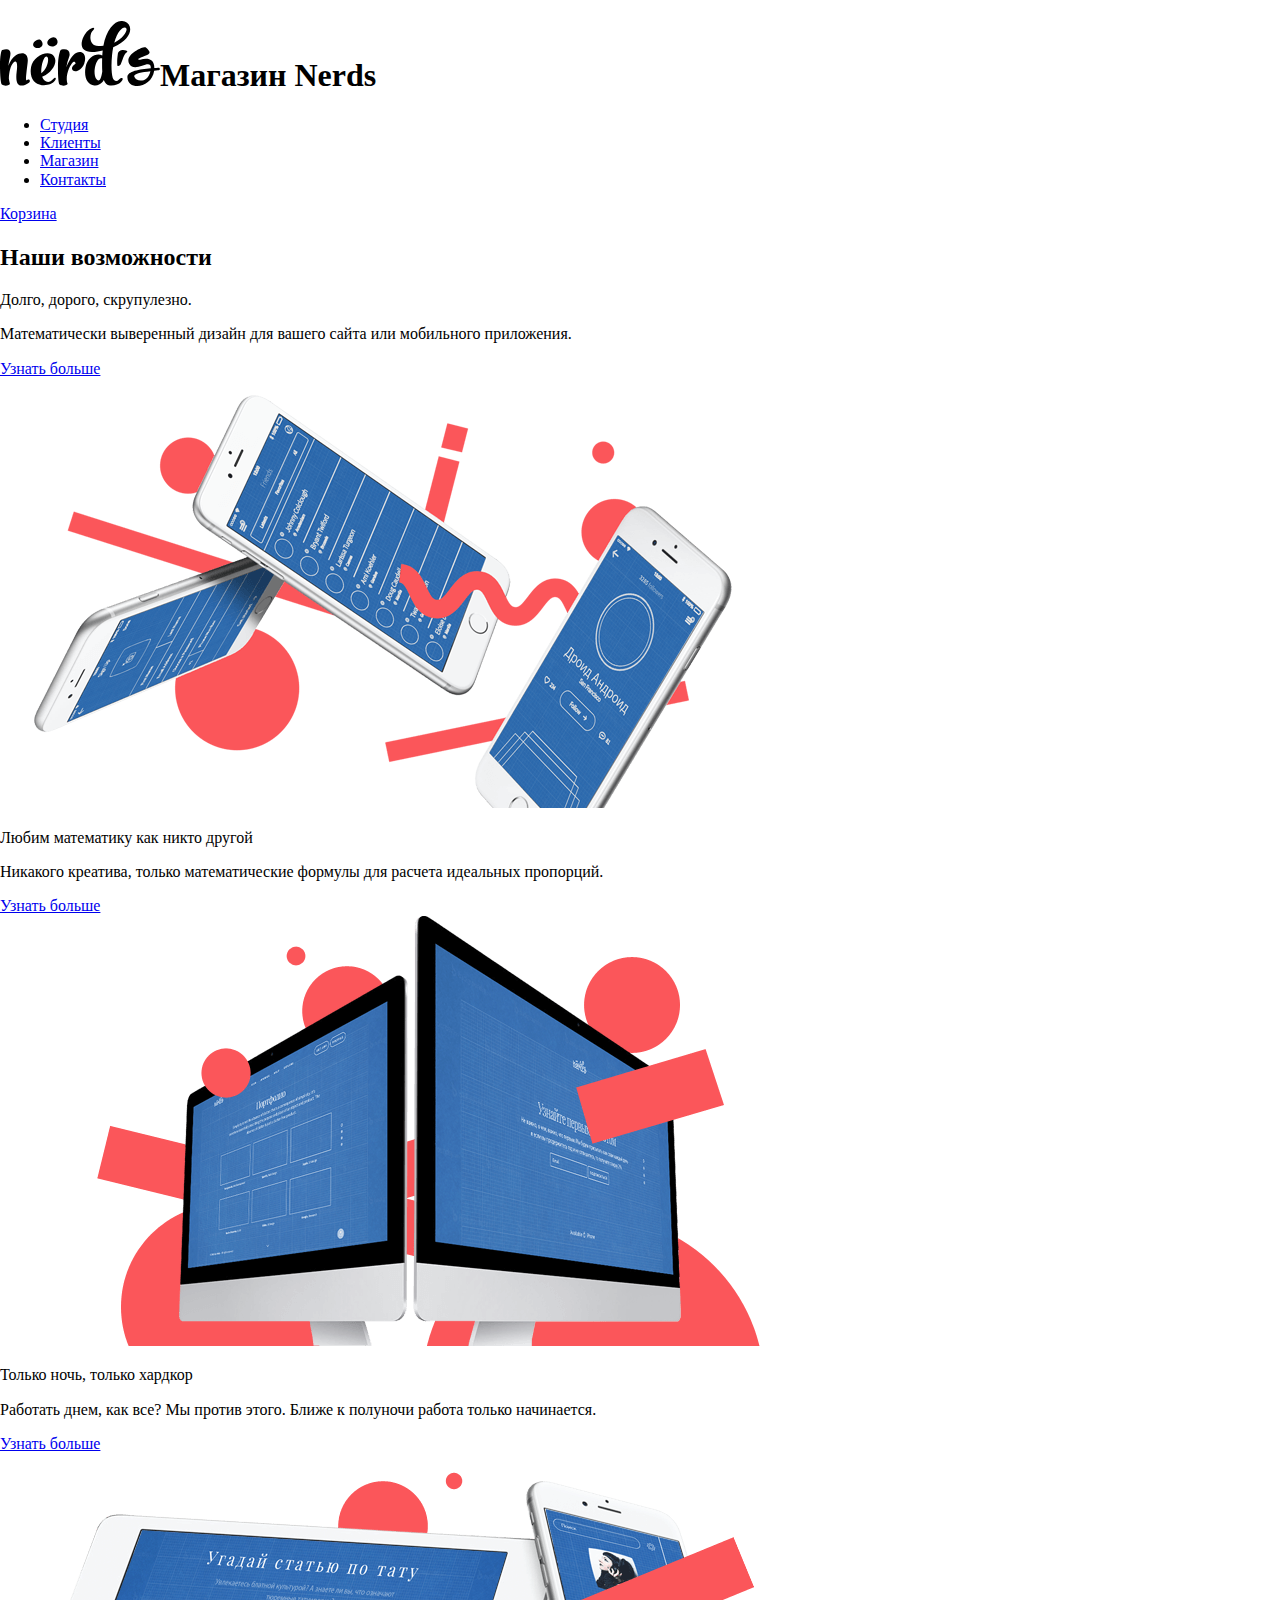
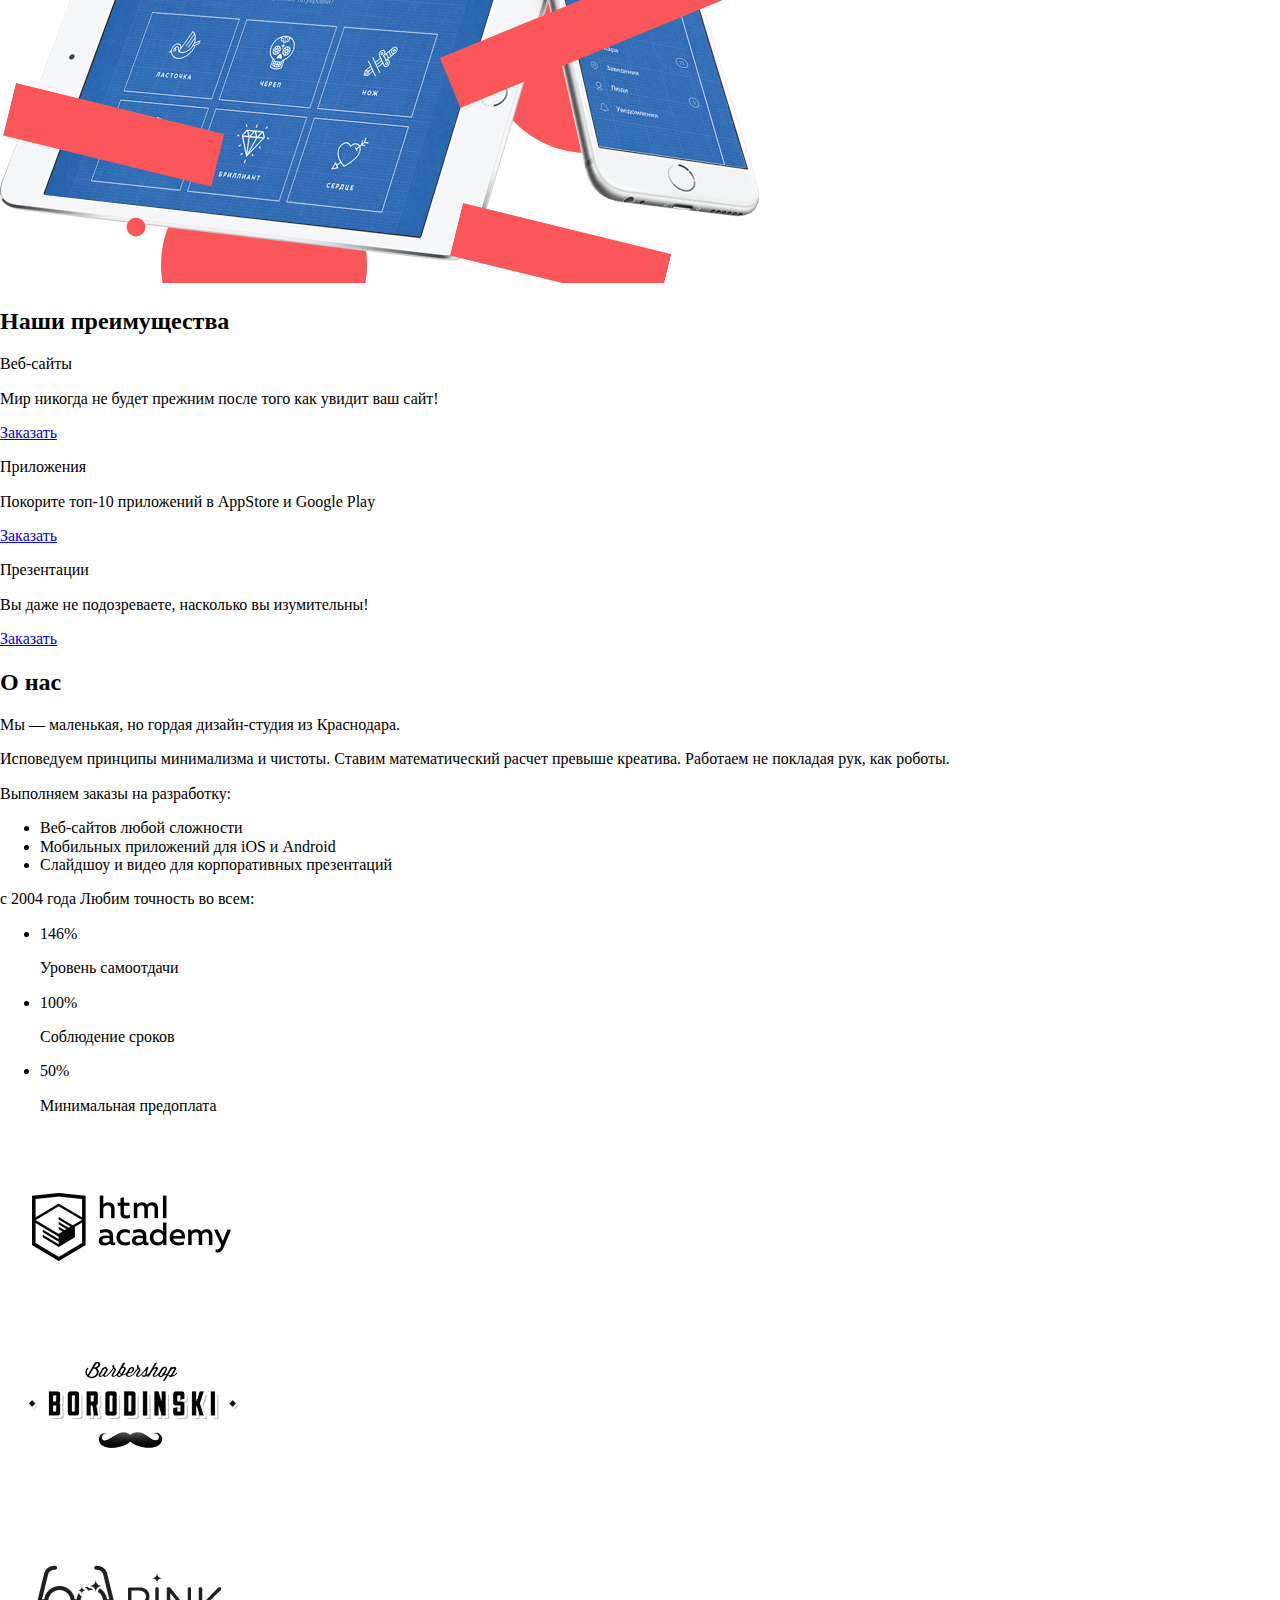
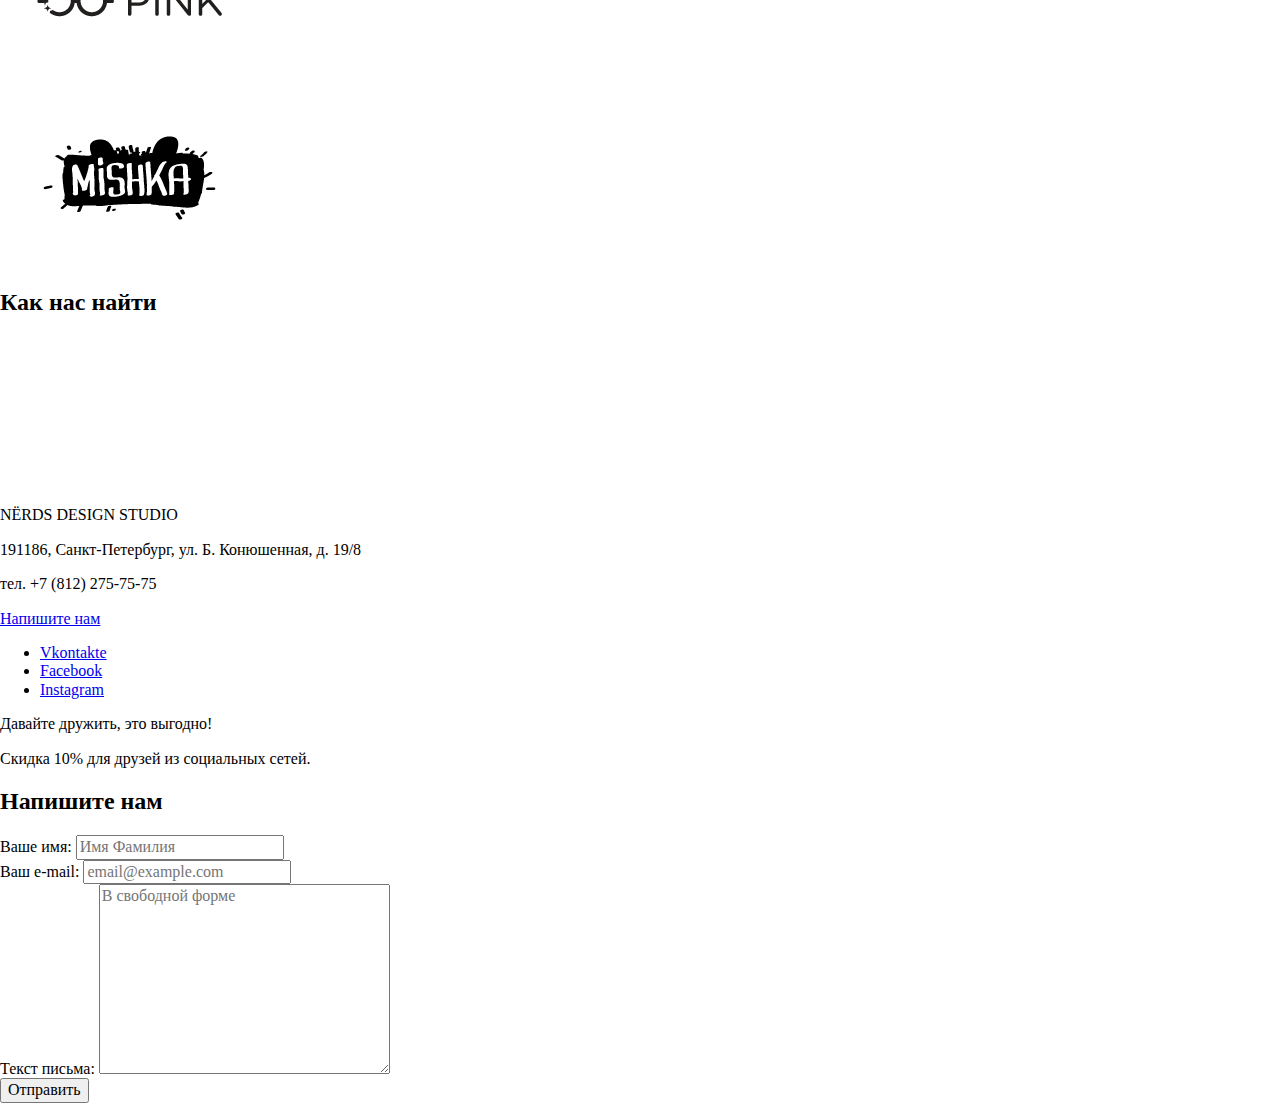
==== index.html @ 19f75796 "Сделал разметку" ====
<!DOCTYPE html>
<html lang="en">
<head>
  <meta charset="UTF-8">
  <title>Nerds</title>
  <link rel="stylesheet" href="css/normalize.css">
  <link rel="stylesheet" href="css/style.css">
</head>
<body>
  <header class="main-header">
    <h1 class="main-logo">
      <a class="main-logo-link"><img src="img/icons/nerds-logo.svg" alt="nerds"><span class="visually-hidden">Магазин Nerds</span></a>
    </h1>
    <nav class="main-navigation">
      <ul>
        <li><a href="#">Студия</a></li>
        <li><a href="#">Клиенты</a></li>
        <li><a href="catalog.html">Магазин</a></li>
        <li><a href="#">Контакты</a></li>
      </ul>
    </nav>
    <div class="cart">
      <a href="#" class="cart-link">Корзина</a>
    </div>
  </header>
  <main class="main">
    <section class="slider">
      <h2 class="visually-hidden">Наши возможности</h2>
      <div class="slide">
        <div class="slide-block">
          <p>Долго, дорого,  скрупулезно.</p>
          <p>Математически выверенный дизайн для вашего сайта или мобильного приложения.</p>
          <a href="#" class="button">Узнать больше</a>
        </div>
        <div class="slide-img">
          <img src="img/nerds-index-slide1.png" alt="Три телефона белых" width="760" height="430">
        </div>
      </div>
      <div class="slide">
        <div class="slide-block">
          <p>Любим математику как никто другой</p>
          <p>Никакого креатива, только математические формулы для расчета идеальных пропорций.</p>
          <a href="#" class="button">Узнать больше</a>
        </div>
        <div class="slide-img">
          <img src="img/nerds-index-slide2.png" alt="Два монитора" width="760" height="430">
        </div>
      </div>
      <div class="slide">
        <div class="slide-block">
          <p>Только ночь, только хардкор</p>
          <p>Работать днем, как все? Мы против этого. Ближе к полуночи работа только начинается.</p>
          <a href="#" class="button">Узнать больше</a>
        </div>
        <div class="slide-img">
          <img src="img/nerds-index-slide3.png" alt="Телефон с планшетом" width="760" height="430">
        </div>
      </div>
    </section>
    <section class="advantages">
      <h2 class="visually-hidden">Наши преимущества</h2>
      <div class="adv-block">
        <p>Веб-сайты</p>
        <p>Мир никогда не будет прежним после того как увидит ваш сайт!</p>
        <a href="#" class="button">Заказать</a>
      </div>
      <div class="adv-block">
        <p>Приложения</p>
        <p>Покорите топ-10 приложений в AppStore и Google Play</p>
        <a href="#" class="button">Заказать</a>
      </div>
      <div class="adv-block">
        <p>Презентации</p>
        <p>Вы даже не подозреваете,  насколько вы изумительны!</p>
        <a href="#" class="button">Заказать</a>
      </div>
    </section>
    <section class="studio">
      <h2 class="visually-hidden">О нас</h2>
      <div class="studio-block">
        <p>Мы — маленькая, но гордая дизайн-студия из Краснодара.</p>
        <p>Исповедуем принципы минимализма и чистоты. Ставим математический расчет превыше креатива. Работаем не покладая рук, как роботы.</p>
        <div class="studio-sub-block">
          <p>Выполняем заказы на разработку:</p>
          <ul class="studio-list">
            <li>Веб-сайтов любой сложности</li>
            <li>Мобильных приложений для iOS и Android</li>
            <li>Слайдшоу и видео для корпоративных презентаций</li>
          </ul>
        </div>
      </div>
      <div class="studio-block">
        <p>с 2004 года Любим точность во всем:</p>
        <ul class="studio-list">
          <li>
            <p>146%</p>
            <p>Уровень самоотдачи</p>
          </li>
          <li>
            <p>100%</p>
            <p>Соблюдение  сроков</p>
          </li>
          <li>
            <p>50%</p>
            <p>Минимальная предоплата</p>
          </li>
        </ul>
      </div>
      <div class="studio-block">
        <div class="friend-logo">
          <img src="img/logo-1.png" alt="Html Academy" width="260" height="180">
        </div>
        <div class="friend-logo">
          <img src="img/logo-2.png" alt="Barbershop BORODINSKI" width="260" height="180">
        </div>
        <div class="friend-logo">
          <img src="img/logo-3.png" alt="PINK" width="260" height="180">
        </div>
        <div class="friend-logo">
          <img src="img/logo-4.png" alt="Mishka" width="260" height="180">
        </div>
      </div>
    </section>
    <section class="contacts">
      <h2 class="visually-hidden">Как нас найти</h2>
      <div class="map">
        <iframe src="https://www.google.com/maps/embed?pb=!1m18!1m12!1m3!1d999.3084626864289!2d30.322612878184927!3d59.93849848960797!2m3!1f0!2f0!3f0!3m2!1i1024!2i768!4f13.1!3m3!1m2!1s0x4696310fca145cc1%3A0x42b32648d8238007!2z0JHQvtC70YzRiNCw0Y8g0JrQvtC90Y7RiNC10L3QvdCw0Y8g0YPQuy4sIDE5LzgsINCh0LDQvdC60YIt0J_QtdGC0LXRgNCx0YPRgNCzLCAxOTExODY!5e0!3m2!1sru!2sru!4v1552048610243" style="border:0" allowfullscreen></iframe>
      </div>
      <div class="write-us">
        <p>NЁRDS DESIGN STUDIO</p>
        <p>191186, Санкт-Петербург, ул. Б. Конюшенная, д. 19/8</p>
        <p>тел. +7 (812) 275-75-75</p>
        <a href="#" class="button">Напишите нам</a>
      </div>
    </section>
  </main>
  <footer class="footer">
    <ul class="footer-social footer-block">
      <li>
        <a href="#"><span class="visually-hidden">Vkontakte</span></a>
      </li>
      <li>
        <a href="#"><span class="visually-hidden">Facebook</span></a>
      </li>
      <li>
        <a href="#"><span class="visually-hidden">Instagram</span></a>
      </li>
    </ul>
    <div class="footer-block">
      <p>Давайте дружить, это выгодно!</p>
      <p>Скидка 10% для друзей из социальных сетей.</p>
    </div>
  </footer>
  <section class="modal display-none">
    <h2 class="modal-head">Напишите нам</h2>
    <form action="https://echo.htmlacademy.ru" method="post" class="modal-form">
      <div class="modal-block">
        <label for="user-name" class="madal-label">Ваше имя:</label>
        <input type="text" id="user-name" name="user-name" placeholder="Имя Фамилия" class="modal-input">
      </div>
      <div class="modal-block">
        <label for="user-email" class="modal-label">Ваш e-mail:</label>
        <input type="email" id="user-email" name="user-email" placeholder="email@example.com" class="modal-input">
      </div>
      <div class="modal-block">
        <label for="user-message" class="modal-label">Текст письма:</label>
        <textarea name="user-message" id="user-message" cols="30" rows="10" placeholder="В свободной форме"></textarea>
      </div>
      <button type="submit" class="button modal-block" id="modal-button">Отправить</button>
    </form>
  </section>
</body>
</html>
---- css/style.css ----
@import url('https://fonts.googleapis.com/css?family=Roboto:400,500,700&subset=cyrillic');
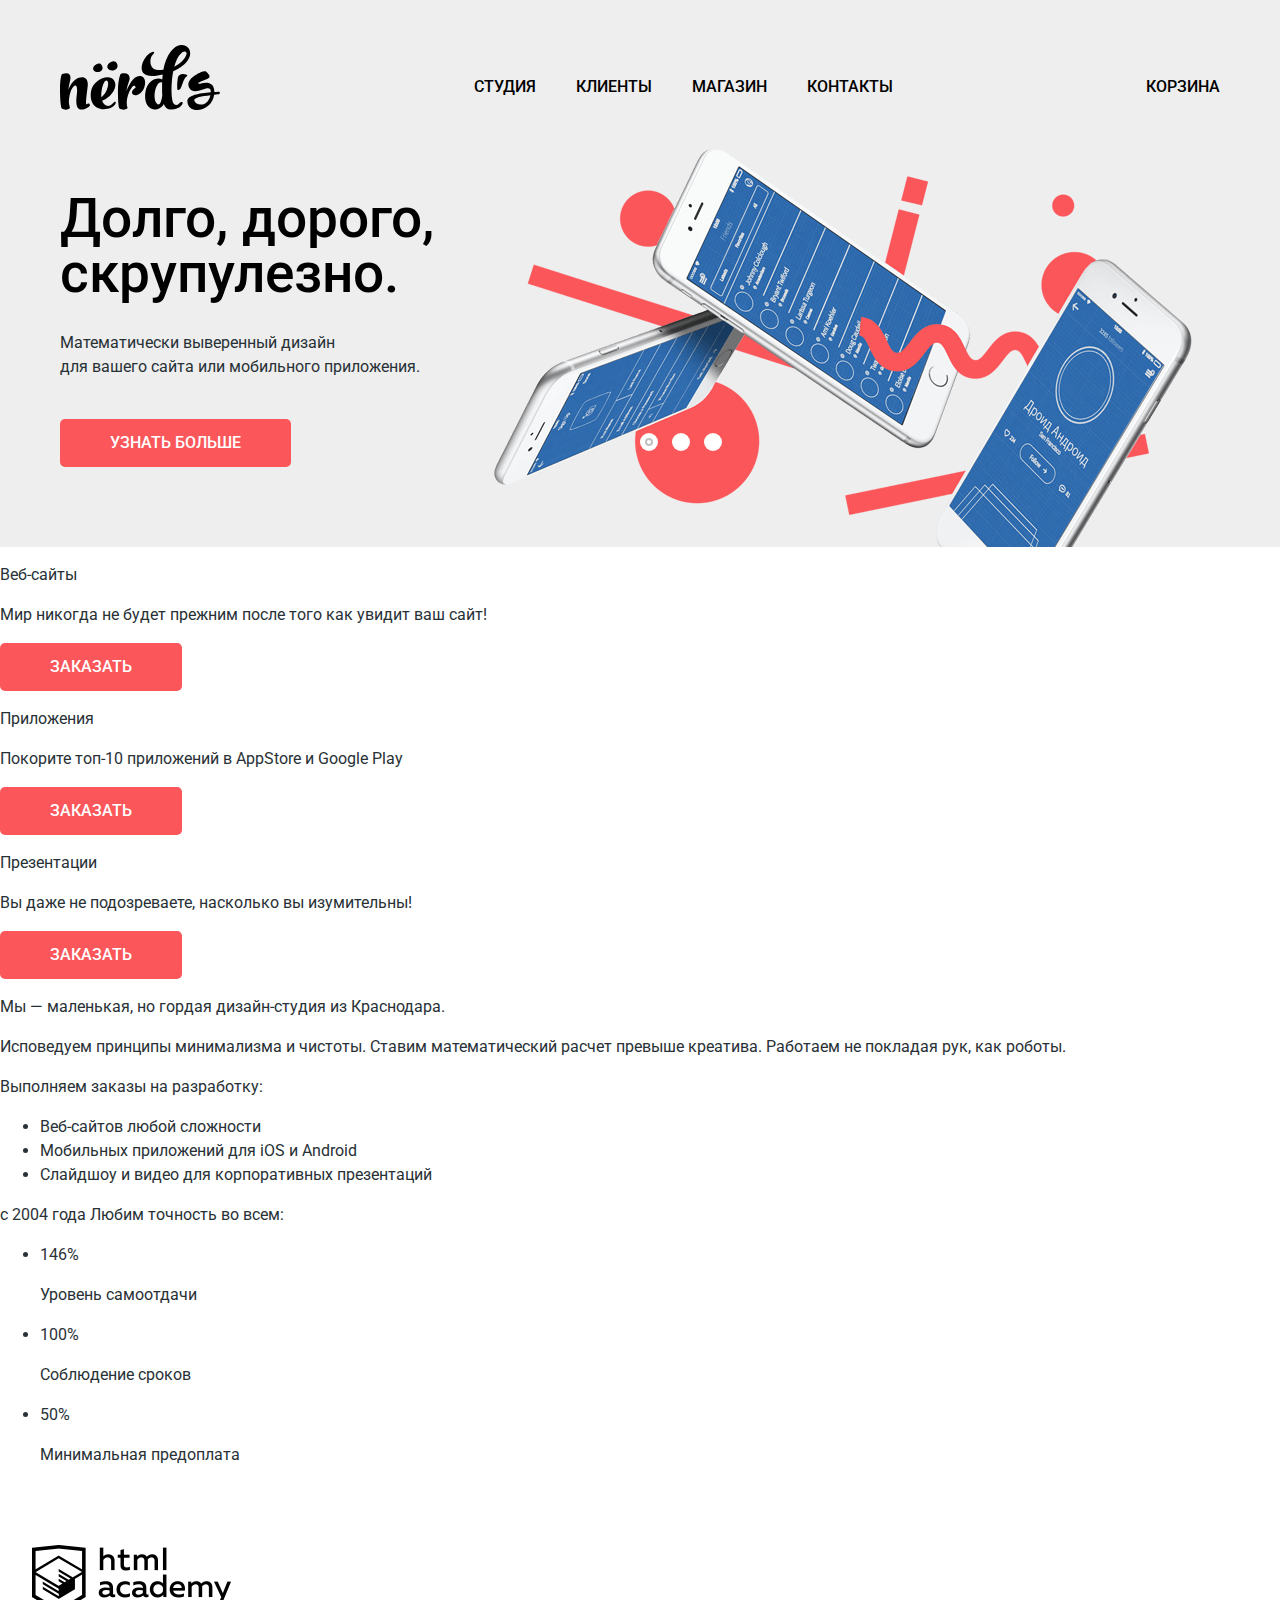
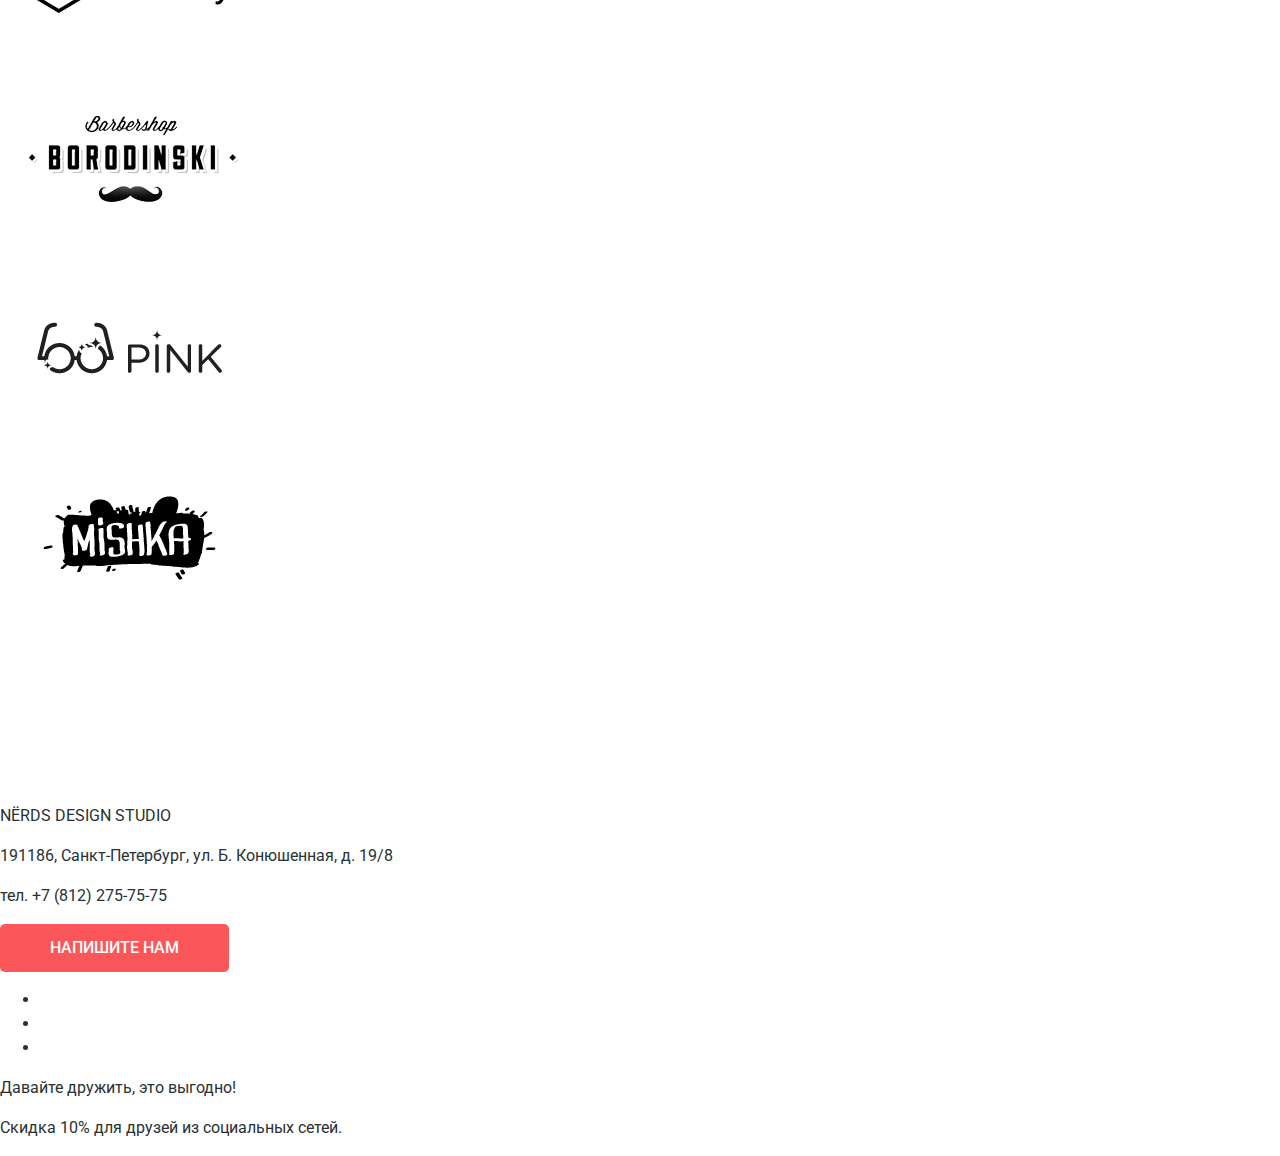
==== commit b6951f51: "Оформил шапку и слайдер" ====
--- a/index.html
+++ b/index.html
@@ -8,55 +8,55 @@
 </head>
 <body>
   <header class="main-header">
-    <h1 class="main-logo">
-      <a class="main-logo-link"><img src="img/icons/nerds-logo.svg" alt="nerds"><span class="visually-hidden">Магазин Nerds</span></a>
-    </h1>
-    <nav class="main-navigation">
-      <ul>
-        <li><a href="#">Студия</a></li>
-        <li><a href="#">Клиенты</a></li>
-        <li><a href="catalog.html">Магазин</a></li>
-        <li><a href="#">Контакты</a></li>
-      </ul>
-    </nav>
-    <div class="cart">
-      <a href="#" class="cart-link">Корзина</a>
+    <div class="wrapper main-header-wrapper">
+      <h1 class="main-logo">
+        <a class="main-logo-link"><img src="img/icons/nerds-logo.svg" alt="nerds"><span class="visually-hidden">Магазин Nerds</span></a>
+      </h1>
+      <nav class="main-navigation">
+        <ul class="main-navigation-list">
+          <li><a href="#">Студия</a></li>
+          <li><a href="#">Клиенты</a></li>
+          <li><a href="catalog.html">Магазин</a></li>
+          <li><a href="#">Контакты</a></li>
+        </ul>
+      </nav>
+      <div class="cart">
+        <a href="#" class="cart-link">Корзина</a>
+      </div>
     </div>
   </header>
   <main class="main">
-    <section class="slider">
-      <h2 class="visually-hidden">Наши возможности</h2>
-      <div class="slide">
-        <div class="slide-block">
-          <p>Долго, дорого,  скрупулезно.</p>
-          <p>Математически выверенный дизайн для вашего сайта или мобильного приложения.</p>
-          <a href="#" class="button">Узнать больше</a>
-        </div>
-        <div class="slide-img">
-          <img src="img/nerds-index-slide1.png" alt="Три телефона белых" width="760" height="430">
-        </div>
-      </div>
-      <div class="slide">
-        <div class="slide-block">
-          <p>Любим математику как никто другой</p>
-          <p>Никакого креатива, только математические формулы для расчета идеальных пропорций.</p>
-          <a href="#" class="button">Узнать больше</a>
-        </div>
-        <div class="slide-img">
-          <img src="img/nerds-index-slide2.png" alt="Два монитора" width="760" height="430">
-        </div>
-      </div>
-      <div class="slide">
-        <div class="slide-block">
-          <p>Только ночь, только хардкор</p>
-          <p>Работать днем, как все? Мы против этого. Ближе к полуночи работа только начинается.</p>
-          <a href="#" class="button">Узнать больше</a>
-        </div>
-        <div class="slide-img">
-          <img src="img/nerds-index-slide3.png" alt="Телефон с планшетом" width="760" height="430">
-        </div>
-      </div>
-    </section>
+    <div class="slider-wrapper">
+      <section class="slider wrapper">
+        <h2 class="visually-hidden">Наши возможности</h2>
+        <div class="slide">
+          <p class="slide-head">Долго, дорого,  скрупулезно.</p>
+          <p class="slide-description">Математически выверенный дизайн<br> для вашего сайта или мобильного приложения.</p>
+          <div class="slide-button">
+            <a href="#" class="button">Узнать больше</a>
+          </div>
+        </div>
+        <div class="slide display-none">
+          <p class="slide-head">Любим математику как никто другой</p>
+          <p class="slide-description">Никакого креатива, только математические формулы для расчета идеальных пропорций.</p>
+          <div class="slide-button">
+            <a href="#" class="button">Узнать больше</a>
+          </div>
+        </div>
+        <div class="slide display-none">
+          <p class="slide-head">Только ночь,<br> только хардкор</p>
+          <p class="slide-description">Работать днем, как все? Мы против этого. Ближе к полуночи работа только начинается.</p>
+          <div class="slide-button">
+            <a href="#" class="button">Узнать больше</a>
+          </div>
+        </div>
+        <div class="slider-nav">
+          <button type="button" class="slider-button currnet-slider-button"><span class="visually-hidden">1 слайд</span></button>
+          <button type="button" class="slider-button"><span class="visually-hidden">1 слайд</span></button>
+          <button type="button" class="slider-button"><span class="visually-hidden">1 слайд</span></button>
+        </div>
+      </section>
+    </div>
     <section class="advantages">
       <h2 class="visually-hidden">Наши преимущества</h2>
       <div class="adv-block">
--- a/css/style.css
+++ b/css/style.css
@@ -1,2 +1,262 @@
 @import url('https://fonts.googleapis.com/css?family=Roboto:400,500,700&subset=cyrillic');
 
+body {
+  margin: 0;
+  padding: 0;
+  font-family: 'Roboto', sans-serif;
+  font-size: 16px;
+  line-height: 24px;
+  color: #283136;
+  position: relative;
+}
+
+.visually-hidden:not(:focus):not(:active),
+input[type="checkbox"].visually-hidden,
+input[type="radio"].visually-hidden {
+  position: absolute;
+  clip: rect(0 0 0 0);
+  -webkit-clip-path: inset(100%);
+  clip-path: inset(100%);
+  overflow: hidden;
+  width: 1px;
+  height: 1px;
+  margin: -1px;
+  padding: 0;
+  border: 0;
+  white-space: nowrap;
+}
+
+.wrapper {
+  width: 1200px;
+  box-sizing: border-box;
+  margin: 0 auto;
+  padding: 0 20px;
+}
+
+.button {
+  display: inline-block;
+  text-decoration: none;
+  text-transform: uppercase;
+  border: none;
+  background-color: #fb565a;
+  color: #fff;
+  border-radius: 5px;
+  box-sizing: border-box;
+  padding: 15px 50px;
+  font-weight: 500;
+  line-height: 18px;
+  transition: all 0.2s;
+}
+
+.button:hover,
+.button:focus {
+  background-color: #e74246;
+}
+
+.button:active {
+  background-color: #d7373b;
+  color: rgba(255, 255, 255, 0.3);
+  box-shadow: inset 0 3px 0 0 rgba(0, 0, 0, 0.1);
+}
+
+.main-header {
+  background-color: #eee;
+}
+
+.main-header-wrapper {
+  display: flex;
+  flex-direction: row;
+  flex-wrap: nowrap;
+  justify-content: space-between;
+  padding-top: 45px;
+  padding-bottom: 20px;
+}
+
+.main-logo {
+  margin: 0;
+  padding: 0;
+}
+
+.main-logo-link {
+  transition: all 0.2s;
+}
+
+.main-logo-link[href]:hover,
+.main-logo-link[href]:focus {
+  opacity: 0.8;
+}
+
+.main-logo-link[href]:active {
+  opacity: 0.3;
+}
+
+.main-navigation-list {
+  margin: 0;
+  padding: 0;
+  list-style: none;
+  display: flex;
+  flex-direction: row;
+  flex-wrap: nowrap;
+}
+
+.main-navigation-list li {
+  margin-right: 40px;
+  padding-bottom: 8px;
+}
+
+.main-navigation-list li:last-child {
+  margin-right: 0;
+}
+
+.main-navigation-list a,
+.cart-link {
+  text-decoration: none;
+  text-transform: uppercase;
+  font-weight: 500;
+  color: #000;
+  transition: all 0.2s;
+}
+
+.main-navigation-list li:hover a,
+.main-navigation-list li:focus a,
+.cart-link:hover,
+.cart-link:focus {
+  color: #fb565a;
+}
+
+.main-navigation-list li:active a,
+.cart-link:active {
+  opacity: 0.3;
+  color: #000;
+}
+
+.current-page {
+  border-bottom: 2px solid #fb565a;
+}
+
+.main-navigation,
+.cart {
+  margin-top: 30px;
+}
+
+.slide:nth-of-type(1) {
+  background-image: url(../img/nerds-index-slide1.png);
+}
+
+.slide:nth-of-type(2) {
+  background-image: url(../img/nerds-index-slide2.png);
+}
+
+.slide:nth-of-type(3) {
+  background-image: url(../img/nerds-index-slide3.png);
+}
+
+.slide {
+  display: flex;
+  flex-direction: column;
+  background-repeat: no-repeat;
+  background-position: right top;
+}
+
+.slide-head,
+.slide-description {
+  margin: 0;
+  padding: 0;
+}
+
+.slide-head {
+  font-weight: 500;
+  font-size: 55px;
+  line-height: 55px;
+  margin-bottom: 30px;
+  width: 560px;
+  margin-top: 60px;
+  color: #000;
+}
+
+.slide-description {
+  width: 460px;
+  margin-bottom: 40px;
+}
+
+.slide-button {
+  margin-bottom: 80px;
+}
+
+.slider-wrapper {
+  background-color: #eee;
+}
+
+.slider-button {
+  display: inline-block;
+  width: 18px;
+  height: 18px;
+  box-sizing: border-box;
+  border-radius: 50%;
+  background-color: #fff;
+  border: none;
+  position: relative;
+  margin-right: 10px;
+  cursor: pointer;
+}
+
+.slider-button:last-child {
+  margin-right: 0;
+}
+
+.currnet-slider-button::after {
+  content: '';
+  display: block;
+  position: absolute;
+  box-sizing: border-box;
+  width: 8px;
+  height: 8px;
+  border: 2px solid #c1c1c1;
+  border-radius: 50%;
+  top: 5px;
+  left: 5px;
+}
+
+.slider {
+  position: relative;
+}
+
+.slider-nav {
+  position: absolute;
+  bottom: 90px;
+  left: 0;
+  transform: translateX(600px)
+}
+
+
+
+
+
+.display-none {
+  display: none;
+}
+
+
+
+
+
+
+
+
+
+
+
+
+
+
+
+
+
+
+
+
+
+
+
+
+
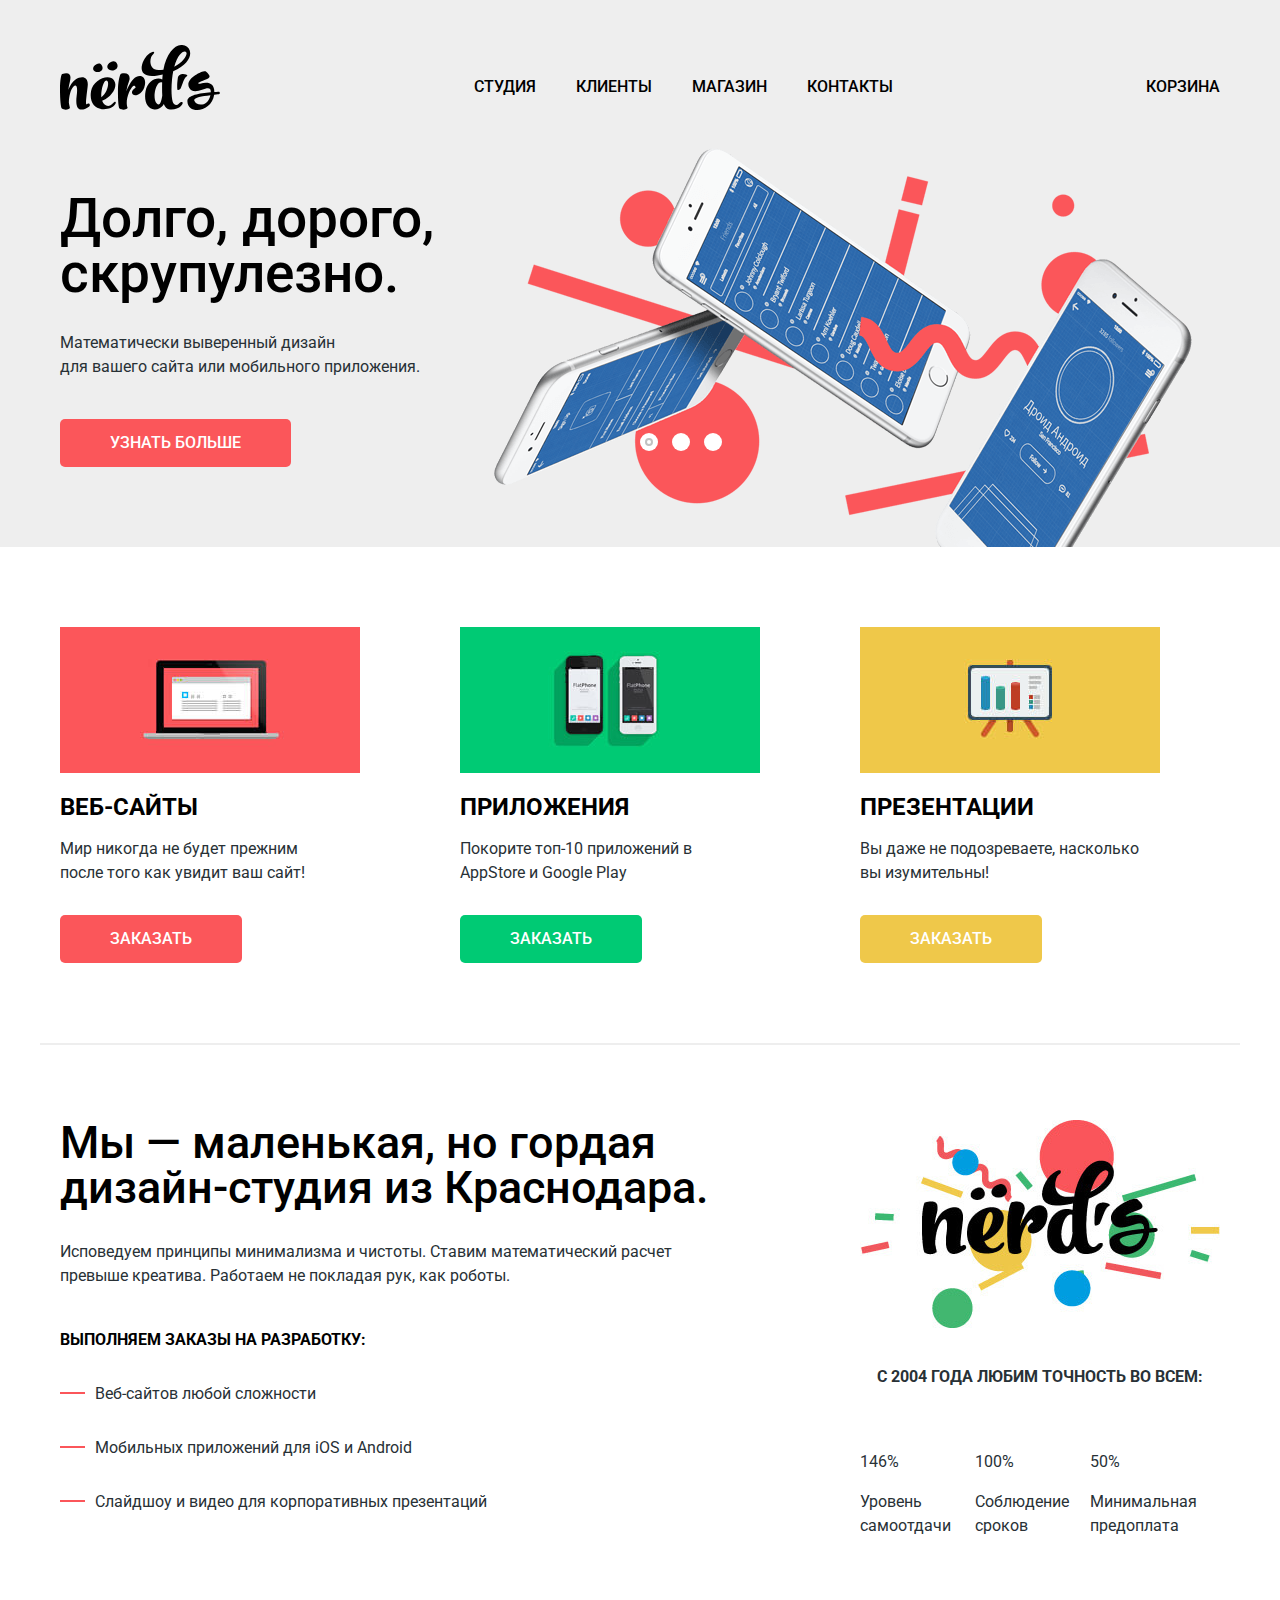
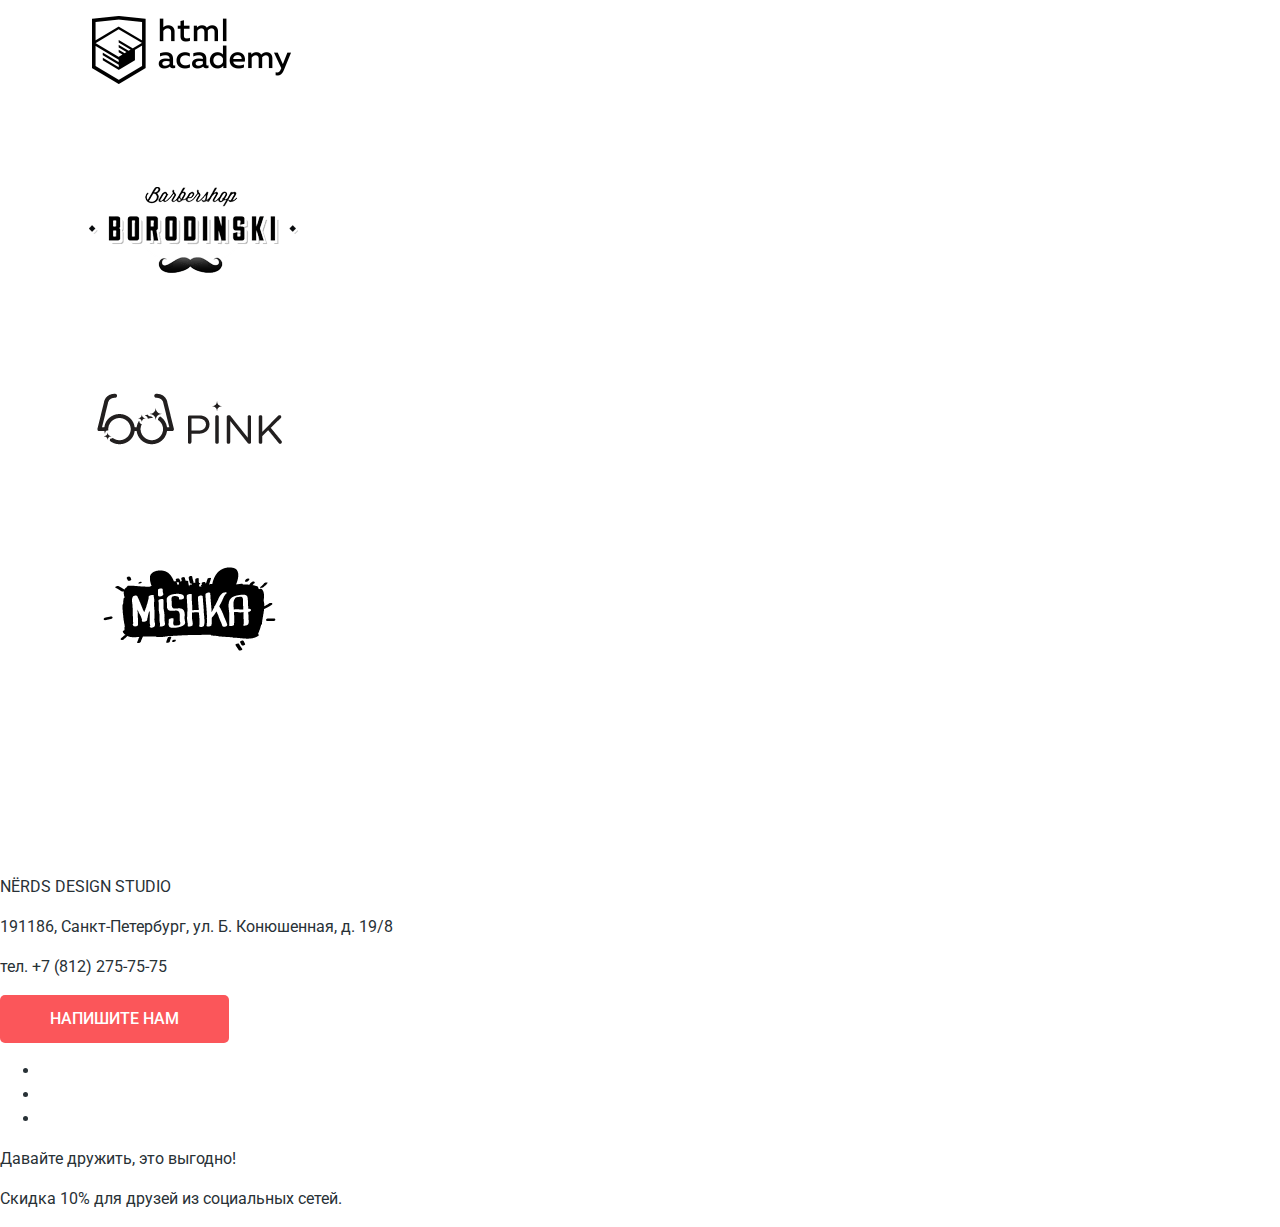
==== commit 0c703bde: "Стилизуем дальше" ====
--- a/index.html
+++ b/index.html
@@ -57,56 +57,56 @@
         </div>
       </section>
     </div>
-    <section class="advantages">
+    <section class="advantages wrapper">
       <h2 class="visually-hidden">Наши преимущества</h2>
       <div class="adv-block">
-        <p>Веб-сайты</p>
-        <p>Мир никогда не будет прежним после того как увидит ваш сайт!</p>
+        <p class="adv-block-title">Веб-сайты</p>
+        <p class="adv-block-dscr">Мир никогда не будет прежним после того как увидит ваш сайт!</p>
         <a href="#" class="button">Заказать</a>
       </div>
       <div class="adv-block">
-        <p>Приложения</p>
-        <p>Покорите топ-10 приложений в AppStore и Google Play</p>
-        <a href="#" class="button">Заказать</a>
+        <p class="adv-block-title">Приложения</p>
+        <p class="adv-block-dscr">Покорите топ-10 приложений в AppStore и Google Play</p>
+        <a href="#" class="button button-app">Заказать</a>
       </div>
       <div class="adv-block">
-        <p>Презентации</p>
-        <p>Вы даже не подозреваете,  насколько вы изумительны!</p>
-        <a href="#" class="button">Заказать</a>
+        <p class="adv-block-title">Презентации</p>
+        <p class="adv-block-dscr">Вы даже не подозреваете,  насколько вы изумительны!</p>
+        <a href="#" class="button button-pres">Заказать</a>
       </div>
     </section>
-    <section class="studio">
+    <section class="studio wrapper">
       <h2 class="visually-hidden">О нас</h2>
-      <div class="studio-block">
-        <p>Мы — маленькая, но гордая дизайн-студия из Краснодара.</p>
-        <p>Исповедуем принципы минимализма и чистоты. Ставим математический расчет превыше креатива. Работаем не покладая рук, как роботы.</p>
+      <div class="studio-about">
+        <p class="studio-about-title">Мы — маленькая, но гордая дизайн-студия из Краснодара.</p>
+        <p class="studio-about-descr">Исповедуем принципы минимализма и чистоты. Ставим математический расчет превыше креатива. Работаем не покладая рук, как роботы.</p>
         <div class="studio-sub-block">
-          <p>Выполняем заказы на разработку:</p>
-          <ul class="studio-list">
+          <p class="studio-sub-block-title">Выполняем заказы на разработку:</p>
+          <ul class="studio-about-list">
             <li>Веб-сайтов любой сложности</li>
             <li>Мобильных приложений для iOS и Android</li>
             <li>Слайдшоу и видео для корпоративных презентаций</li>
           </ul>
         </div>
       </div>
-      <div class="studio-block">
-        <p>с 2004 года Любим точность во всем:</p>
-        <ul class="studio-list">
+      <div class="studio-stat">
+        <p class="studio-stat-title">с 2004 года Любим точность во всем:</p>
+        <ul class="studio-stat-list">
           <li>
-            <p>146%</p>
-            <p>Уровень самоотдачи</p>
+            <p class="studio-stat-list-percent">146<span>%</span></p>
+            <p class="studio-stat-list-descr">Уровень самоотдачи</p>
           </li>
           <li>
-            <p>100%</p>
-            <p>Соблюдение  сроков</p>
+            <p class="studio-stat-list-percent">100<span>%</span></p>
+            <p class="studio-stat-list-descr">Соблюдение  сроков</p>
           </li>
           <li>
-            <p>50%</p>
-            <p>Минимальная предоплата</p>
+            <p class="studio-stat-list-percent">50<span>%</span></p>
+            <p class="studio-stat-list-descr">Минимальная предоплата</p>
           </li>
         </ul>
       </div>
-      <div class="studio-block">
+      <div class="studio-sponsor">
         <div class="friend-logo">
           <img src="img/logo-1.png" alt="Html Academy" width="260" height="180">
         </div>
--- a/css/style.css
+++ b/css/style.css
@@ -59,6 +59,32 @@
   box-shadow: inset 0 3px 0 0 rgba(0, 0, 0, 0.1);
 }
 
+.button-app {
+  background-color: #00ca74;
+}
+
+.button-app:hover,
+.button-app:focus {
+  background-color: #00bc6c;
+}
+
+.button-app:active {
+  background-color: #00aa62;
+}
+
+.button-pres {
+  background-color: #efc84a;
+}
+
+.button-pres:hover,
+.button-pres:focus {
+  background-color: #eab534;
+}
+
+.button-pres:active {
+  background-color: #e5a722;
+}
+
 .main-header {
   background-color: #eee;
 }
@@ -185,6 +211,7 @@
 
 .slider-wrapper {
   background-color: #eee;
+  margin-bottom: 80px;
 }
 
 .slider-button {
@@ -228,7 +255,151 @@
   transform: translateX(600px)
 }
 
-
+.advantages {
+  display: flex;
+  flex-direction: row;
+  flex-wrap: wrap;
+  justify-content: flex-start;
+  margin-bottom: 80px;
+}
+
+.adv-block {
+  width: 300px;
+  margin-right: 100px;
+  box-sizing: border-box;
+  padding-top: 145px;
+  background-repeat: no-repeat;
+  background-position: left top;
+}
+
+.adv-block:last-child {
+  margin-right: 0;
+}
+
+.adv-block:nth-of-type(1) {
+  background-image: url(../img/illustration-1.jpg);
+}
+
+.adv-block:nth-of-type(2) {
+  background-image: url(../img/illustration-2.jpg);
+}
+
+.adv-block:nth-of-type(3) {
+  background-image: url(../img/illustration-3.jpg);
+}
+
+.adv-block-title {
+  margin: 20px 0 0;
+  padding: 0;
+  font-size: 24px;
+  line-height: 30px;
+  text-transform: uppercase;
+  font-weight: 700;
+  color: #000;
+}
+
+.adv-block-dscr {
+  margin: 15px 0 30px;
+  padding: 0;
+  width: 280px;
+}
+
+.studio {
+  display: flex;
+  flex-direction: row;
+  flex-wrap: wrap;
+  justify-content: space-between;
+  box-sizing: border-box;
+  border-top: 2px solid #eee;
+  padding-top: 75px;
+}
+
+.studio-about {
+  width: 660px;
+}
+
+.studio-about-title {
+  margin: 0 0 30px;
+  font-size: 45px;
+  line-height: 45px;
+  font-weight: 500;
+  color: #000;
+}
+
+.studio-about-descr {
+  margin: 0 0 40px;
+}
+
+.studio-sub-block-title {
+  margin: 0 0 30px;
+  text-transform: uppercase;
+  font-weight: 700;
+  color: #000;
+}
+
+.studio-about-list {
+  margin: 0;
+  padding: 0 0 0 35px;
+  list-style: none;
+}
+
+.studio-about-list li {
+  margin-bottom: 30px;
+  position: relative;
+}
+
+.studio-about-list li:last-child {
+  margin-bottom: 0;
+}
+
+.studio-about-list li::after {
+  content: '';
+  display: block;
+  position: absolute;
+  width: 25px;
+  height: 2px;
+  background-color: #fb565a;
+  top: 10px;
+  left: -35px;
+}
+
+.studio-stat {
+  width: 360px;
+  background-image: url(../img/nerds-illustration.jpg);
+  background-repeat: no-repeat;
+  background-position: top right;
+  padding-top: 210px;
+}
+
+.studio-stat-title {
+  margin: 35px 0 45px;
+  text-transform: uppercase;
+  font-weight: 700;
+  text-align: center;
+}
+
+.studio-stat-list {
+  margin: 0;
+  padding: 0;
+  list-style: none;
+  display: flex;
+  flex-direction: row;
+  flex-wrap: wrap;
+  justify-content: flex-start;
+}
+
+.studio-stat-list li {
+  width: 110px;
+  margin-right: 5px;
+}
+
+.studio-stat-list li:last-child {
+  margin-right: 0;
+}
+
+.studio-sponsor {
+  width: 1160px;
+}
 
 
 
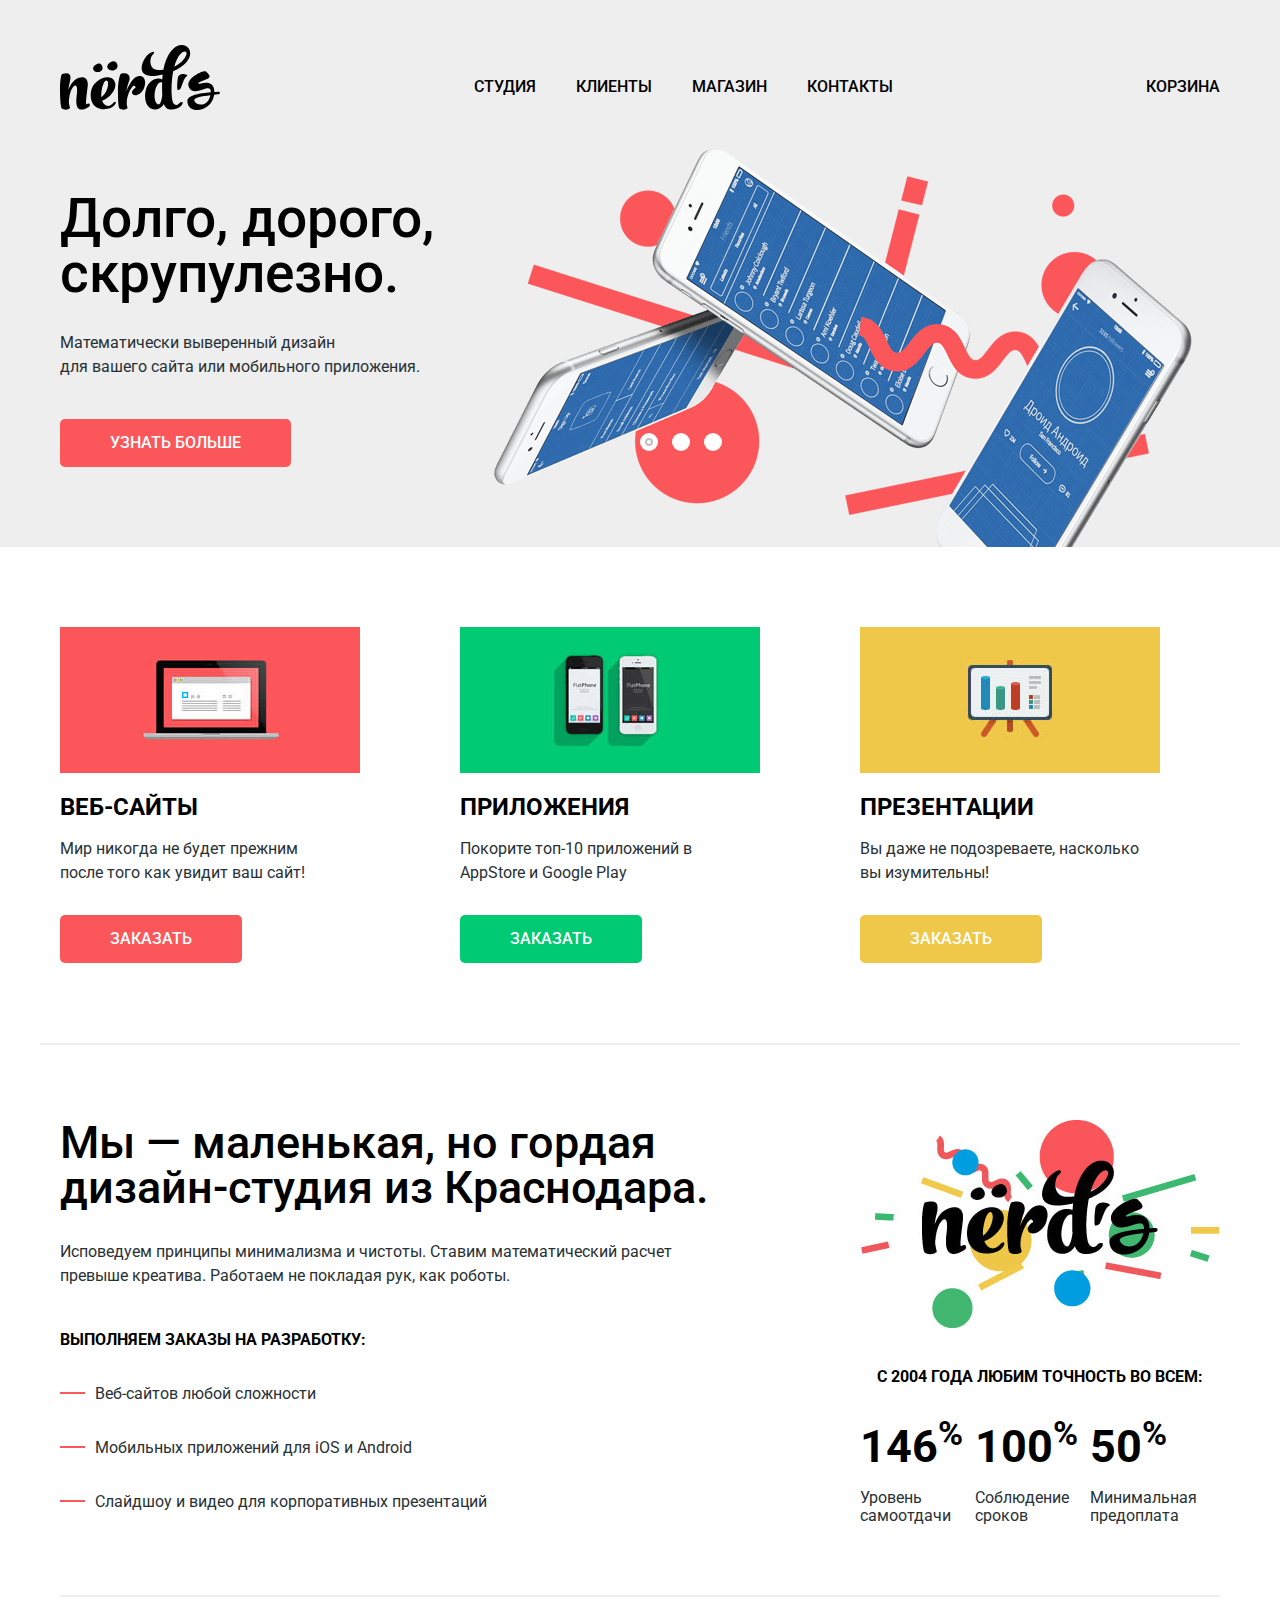
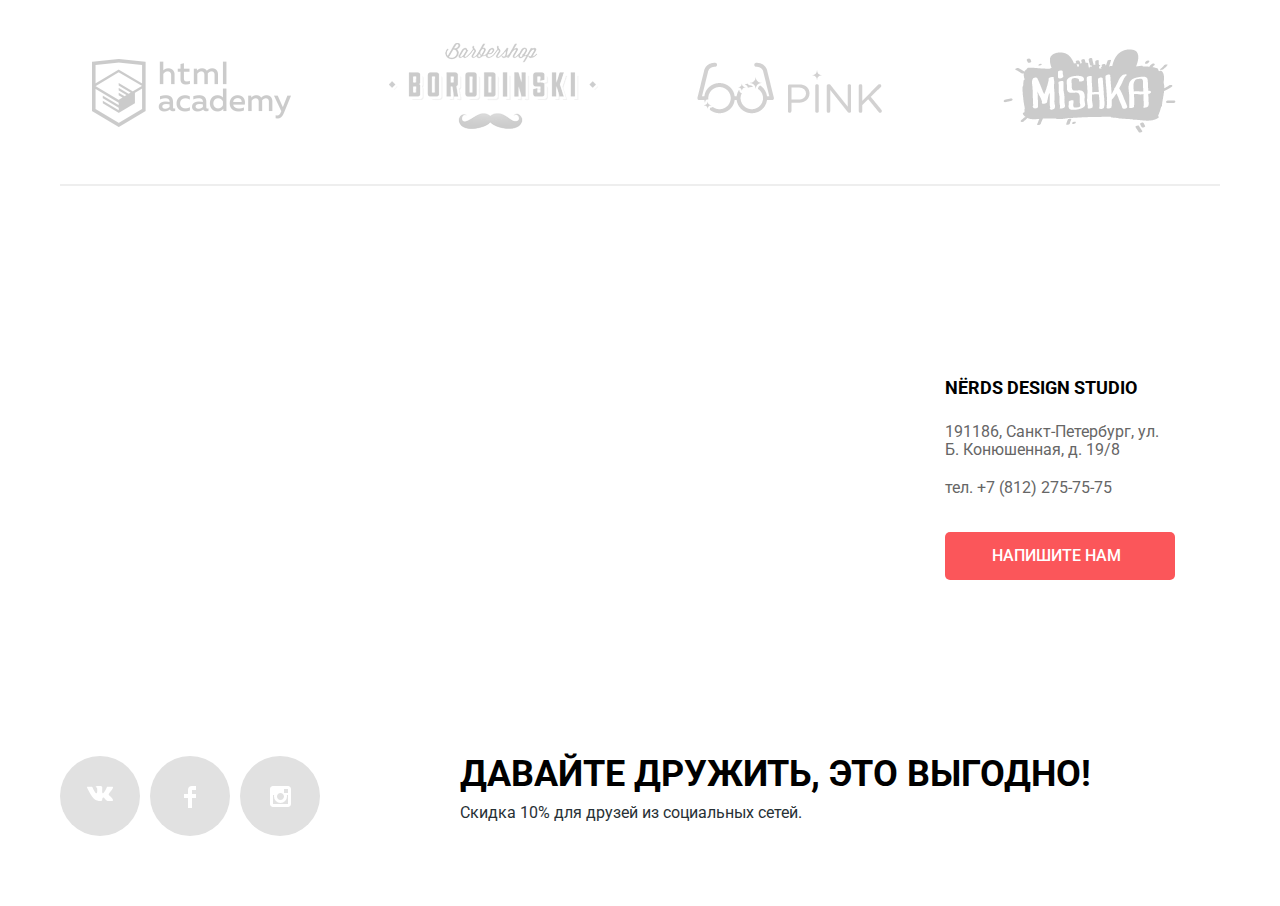
==== commit 64604df9: "Закончил стилизацию главной" ====
--- a/index.html
+++ b/index.html
@@ -93,62 +93,73 @@
         <p class="studio-stat-title">с 2004 года Любим точность во всем:</p>
         <ul class="studio-stat-list">
           <li>
-            <p class="studio-stat-list-percent">146<span>%</span></p>
+            <p class="studio-stat-list-percent">146<sup>%</sup></p>
             <p class="studio-stat-list-descr">Уровень самоотдачи</p>
           </li>
           <li>
-            <p class="studio-stat-list-percent">100<span>%</span></p>
+            <p class="studio-stat-list-percent">100<sup>%</sup></p>
             <p class="studio-stat-list-descr">Соблюдение  сроков</p>
           </li>
           <li>
-            <p class="studio-stat-list-percent">50<span>%</span></p>
+            <p class="studio-stat-list-percent">50<sup>%</sup></p>
             <p class="studio-stat-list-descr">Минимальная предоплата</p>
           </li>
         </ul>
       </div>
       <div class="studio-sponsor">
-        <div class="friend-logo">
+        <a href="https://htmlacademy.ru/" class="friend-logo">
           <img src="img/logo-1.png" alt="Html Academy" width="260" height="180">
-        </div>
-        <div class="friend-logo">
+        </a>
+        <a href="#" class="friend-logo">
           <img src="img/logo-2.png" alt="Barbershop BORODINSKI" width="260" height="180">
-        </div>
-        <div class="friend-logo">
+        </a>
+        <a href="#" class="friend-logo">
           <img src="img/logo-3.png" alt="PINK" width="260" height="180">
-        </div>
-        <div class="friend-logo">
+        </a>
+        <a href="#" class="friend-logo">
           <img src="img/logo-4.png" alt="Mishka" width="260" height="180">
-        </div>
+        </a>
       </div>
     </section>
     <section class="contacts">
       <h2 class="visually-hidden">Как нас найти</h2>
       <div class="map">
         <iframe src="https://www.google.com/maps/embed?pb=!1m18!1m12!1m3!1d999.3084626864289!2d30.322612878184927!3d59.93849848960797!2m3!1f0!2f0!3f0!3m2!1i1024!2i768!4f13.1!3m3!1m2!1s0x4696310fca145cc1%3A0x42b32648d8238007!2z0JHQvtC70YzRiNCw0Y8g0JrQvtC90Y7RiNC10L3QvdCw0Y8g0YPQuy4sIDE5LzgsINCh0LDQvdC60YIt0J_QtdGC0LXRgNCx0YPRgNCzLCAxOTExODY!5e0!3m2!1sru!2sru!4v1552048610243" style="border:0" allowfullscreen></iframe>
-      </div>
-      <div class="write-us">
-        <p>NЁRDS DESIGN STUDIO</p>
-        <p>191186, Санкт-Петербург, ул. Б. Конюшенная, д. 19/8</p>
-        <p>тел. +7 (812) 275-75-75</p>
-        <a href="#" class="button">Напишите нам</a>
+        <div class="write-us wrapper">
+          <div class="write-us-block">
+            <p class="write-us-title">NЁRDS DESIGN STUDIO</p>
+            <p class="write-us-adress">191186, Санкт-Петербург, ул. Б. Конюшенная, д. 19/8</p>
+            <p class="write-us-tel">тел. +7 (812) 275-75-75</p>
+            <a href="#" class="button write-us-button">Напишите нам</a>
+          </div>
+        </div>
       </div>
     </section>
   </main>
-  <footer class="footer">
-    <ul class="footer-social footer-block">
+  <footer class="footer wrapper">
+    <ul class="footer-social">
       <li>
-        <a href="#"><span class="visually-hidden">Vkontakte</span></a>
+        <a href="#" class="footer-social-link">
+          <span class="visually-hidden">Vkontakte</span>
+          <svg xmlns="http://www.w3.org/2000/svg" width="26" height="15" viewBox="0 0 26 15"><path fill="#FFF" d="M16.138 11.51c.956-.309 2.18 2.04 3.483 2.939.978.681 1.727.534 1.727.534l3.473-.05s1.815-.112.957-1.554c-.071-.12-.503-1.069-2.585-3.022-2.177-2.043-1.882-1.712.739-5.244 1.597-2.153 2.236-3.468 2.036-4.028-.192-.539-1.365-.399-1.365-.399L20.69.713c-.381.001-.704.119-.851.515-.003.004-.621 1.666-1.445 3.079-1.741 2.989-2.436 3.148-2.724 2.961-.661-.433-.494-1.737-.494-2.664 0-2.897.432-4.105-.846-4.417-.427-.104-.739-.172-1.828-.182-1.392-.021-2.574 0-3.244.329-.445.223-.786.712-.579.74.26.035.843.16 1.155.586.401.552.389 1.789.389 1.789s.229 3.411-.54 3.834c-.528.29-1.25-.302-2.803-3.016-.793-1.388-1.392-2.922-1.392-2.922s-.116-.285-.326-.441c-.25-.185-.6-.244-.6-.244L.848.684S.29.7.085.946c-.182.218-.015.668-.015.668s2.909 6.881 6.203 10.347c3.02 3.182 6.452 2.971 6.452 2.971h1.555s.469-.054.709-.312c.224-.24.214-.691.214-.691s-.031-2.109.935-2.419z"/></svg>
+        </a>
       </li>
       <li>
-        <a href="#"><span class="visually-hidden">Facebook</span></a>
+        <a class="footer-social-link" href="#" >
+          <span class="visually-hidden">Facebook</span>
+          <svg xmlns="http://www.w3.org/2000/svg" width="12" height="22" viewBox="0 0 12 22"><path fill="#FFF" d="M12 4V0H8a4 4 0 0 0-4 4v4H0v4h4v10h4V12h4V8H8V4h4z"/></svg>
+        </a>
       </li>
       <li>
-        <a href="#"><span class="visually-hidden">Instagram</span></a>
+        <a class="footer-social-link" href="#">
+          <span class="visually-hidden">Instagram</span>
+          <svg xmlns="http://www.w3.org/2000/svg" width="21" height="21" viewBox="0 0 21 21"><path fill="#FFF" d="M18 0H3C1.35 0 0 1.35 0 3v15c0 1.65 1.35 3 3 3h15c1.65 0 3-1.35 3-3V3c0-1.65-1.35-3-3-3zm-7.5 7c1.93 0 3.5 1.57 3.5 3.5S12.43 14 10.5 14 7 12.43 7 10.5 8.57 7 10.5 7zM18 18H3V9h1.181A6.504 6.504 0 0 0 4 10.5a6.5 6.5 0 1 0 13 0 6.45 6.45 0 0 0-.181-1.5H18v9zm0-11h-4V3h4v4z"/></svg>
+        </a>
       </li>
     </ul>
     <div class="footer-block">
-      <p>Давайте дружить, это выгодно!</p>
-      <p>Скидка 10% для друзей из социальных сетей.</p>
+      <p class="footer-block-title">Давайте дружить, это выгодно!</p>
+      <p class="footer-block-descr">Скидка 10% для друзей из социальных сетей.</p>
     </div>
   </footer>
   <section class="modal display-none">
--- a/css/style.css
+++ b/css/style.css
@@ -312,6 +312,7 @@
   box-sizing: border-box;
   border-top: 2px solid #eee;
   padding-top: 75px;
+  margin-bottom: 80px;
 }
 
 .studio-about {
@@ -372,10 +373,11 @@
 }
 
 .studio-stat-title {
-  margin: 35px 0 45px;
+  margin: 35px 0 35px;
   text-transform: uppercase;
   font-weight: 700;
   text-align: center;
+  color: #000;
 }
 
 .studio-stat-list {
@@ -397,9 +399,172 @@
   margin-right: 0;
 }
 
+.studio-stat-list-percent {
+  margin: 0 0 20px;
+  font-weight: 700;
+  font-size: 45px;
+  line-height: 45px;
+  color: #000;
+}
+
+.studio-stat-list-descr {
+  margin: 0;
+  line-height: 18px;
+}
+
 .studio-sponsor {
   width: 1160px;
-}
+  display: flex;
+  flex-direction: row;
+  flex-wrap: wrap;
+  justify-content: space-between;
+  border-top: 2px solid #eee;
+  border-bottom: 2px solid #eee;
+  margin-top: 70px
+}
+
+.friend-logo {
+  width: 260px;
+}
+
+.friend-logo img {
+  opacity: 0.2;
+  transition: all 0.2s;
+}
+
+.friend-logo img:hover,
+.friend-logo img:focus {
+  opacity: 1;
+}
+
+.friend-logo img:active {
+  opacity: 0.1;
+}
+
+.map {
+  width: 100%;
+  height: 420px;
+/*  display: flex;*/
+}
+
+.map iframe {
+  width: 100%;
+  height: 100%;
+  z-index: 0;
+}
+
+.contacts {
+  position: relative;
+  margin-bottom: 70px;
+}
+
+.write-us {
+  margin-top: -420px;
+  z-index: 10;
+  position: relative;
+  height: 0;
+}
+
+.write-us-block {
+  background-color: #fff;
+  width: 320px;
+  margin-top: 50px;
+  padding: 50px 45px;
+  float: right;
+  box-sizing: border-box;
+}
+
+.write-us-title {
+  text-transform: uppercase;
+  font-size: 18px;
+  line-height: 30px;
+  font-weight: 700;
+  color: #000;
+  margin: 0 0 20px;
+}
+
+.write-us-adress,
+.write-us-tel {
+  line-height: 18px;
+  color: #666;
+  margin: 0 0 20px;
+}
+
+.write-us-tel {
+  margin-bottom: 35px;
+}
+
+.write-us-button {
+  display: block;
+  padding: 15px 47px;
+}
+
+.footer {
+  display: flex;
+  flex-direction: row;
+  flex-wrap: nowrap;
+  justify-content: flex-start;
+  margin-bottom: 70px;
+}
+
+.footer-social {
+  margin: 0;
+  padding: 0;
+  list-style: none;
+  width: 260px;
+  margin-right: 140px;
+  display: flex;
+  flex-direction: row;
+  flex-wrap: wrap;
+  justify-content: space-between;
+}
+
+.footer-social-link {
+  display: block;
+  width: 80px;
+  height: 80px;
+  background-color: #e1e1e1;
+  border-radius: 50%;
+  transition: all 0.2s;
+}
+
+.footer-social-link svg {
+  display: block;
+  margin: auto;
+  transform: translateY(30px);
+}
+
+.footer-social-link:hover,
+.footer-social-link:focus {
+  background-color: #e74246;
+}
+
+.footer-social-link:active {
+  background-color: #d7373b;
+  box-shadow: inset 0 3px 0 0 rgba(0, 0, 0, 0.1);
+}
+
+.footer-social-link:active svg path {
+  fill: rgba(255, 255, 255, 0.3);
+}
+
+.footer-block-title {
+  font-weight: 700;
+  text-transform: uppercase;
+  font-size: 36px;
+  line-height: 36px;
+  color: #000;
+  margin: 0 0 10px;
+}
+
+.footer-block-descr {
+  line-height: 22px;
+  margin: 0;
+}
+
+
+
+
 
 
 
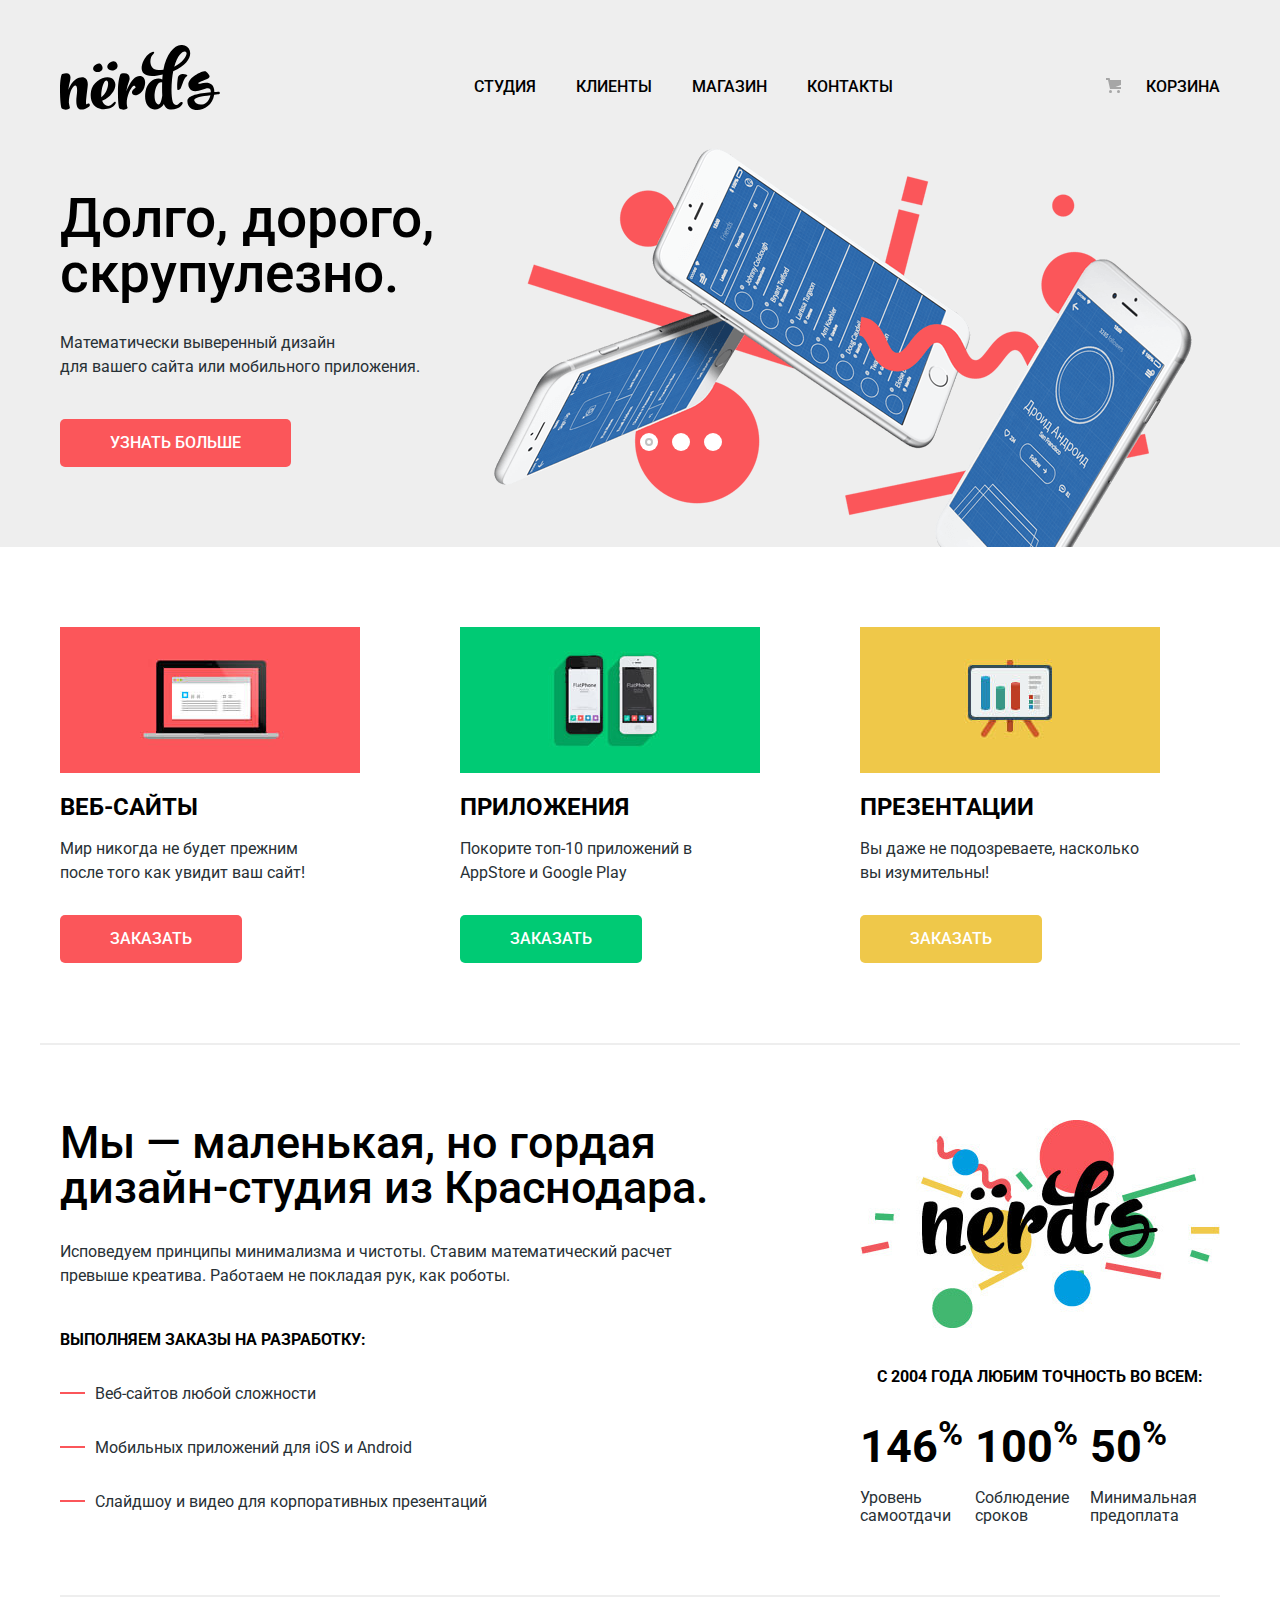
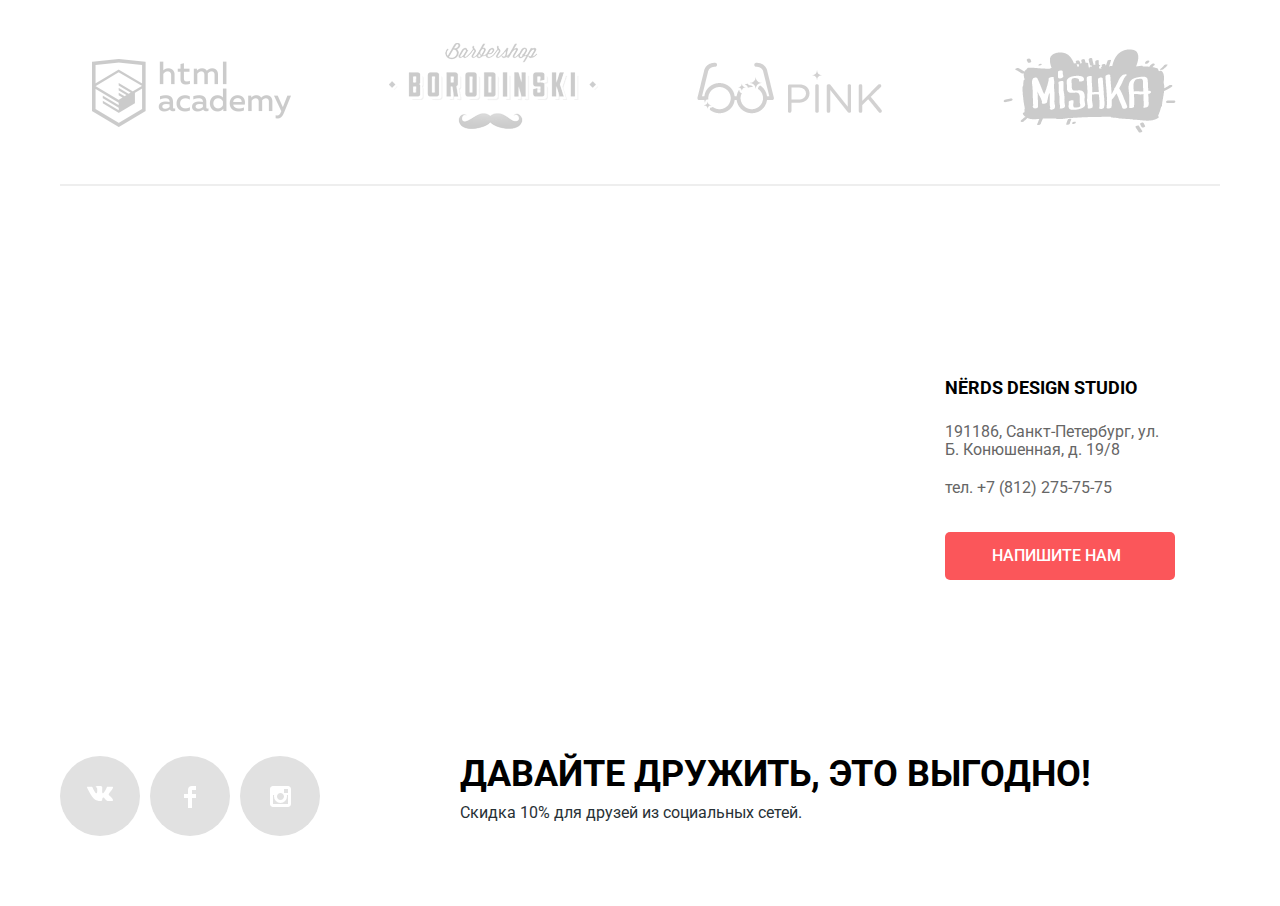
==== commit e1156c2b: "Стилизовал модалку" ====
--- a/index.html
+++ b/index.html
@@ -130,7 +130,7 @@
             <p class="write-us-title">NЁRDS DESIGN STUDIO</p>
             <p class="write-us-adress">191186, Санкт-Петербург, ул. Б. Конюшенная, д. 19/8</p>
             <p class="write-us-tel">тел. +7 (812) 275-75-75</p>
-            <a href="#" class="button write-us-button">Напишите нам</a>
+            <a href="writeus.html" class="button write-us-button">Напишите нам</a>
           </div>
         </div>
       </div>
@@ -165,20 +165,23 @@
   <section class="modal display-none">
     <h2 class="modal-head">Напишите нам</h2>
     <form action="https://echo.htmlacademy.ru" method="post" class="modal-form">
-      <div class="modal-block">
+      <div class="modal-block-name">
         <label for="user-name" class="madal-label">Ваше имя:</label>
         <input type="text" id="user-name" name="user-name" placeholder="Имя Фамилия" class="modal-input">
       </div>
-      <div class="modal-block">
+      <div class="modal-block-email">
         <label for="user-email" class="modal-label">Ваш e-mail:</label>
         <input type="email" id="user-email" name="user-email" placeholder="email@example.com" class="modal-input">
       </div>
-      <div class="modal-block">
+      <div class="modal-block-msg">
         <label for="user-message" class="modal-label">Текст письма:</label>
-        <textarea name="user-message" id="user-message" cols="30" rows="10" placeholder="В свободной форме"></textarea>
-      </div>
-      <button type="submit" class="button modal-block" id="modal-button">Отправить</button>
+        <textarea name="user-message" id="user-message" cols="30" rows="5" placeholder="В свободной форме" class="modal-input"></textarea>
+      </div>
+      <button type="submit" class="button modal-block-button" id="modal-button">Отправить</button>
     </form>
+    <button type="button" class="modal-close">
+      <svg xmlns="http://www.w3.org/2000/svg" width="21" height="21" viewBox="0 0 21 21"><path fill="#FB565A" d="M13.328 10.5l7.371-7.371a1.003 1.003 0 0 0 0-1.414L19.285.3a1.003 1.003 0 0 0-1.414 0L10.5 7.672 3.129.301a1.003 1.003 0 0 0-1.414 0L.301 1.715a1.003 1.003 0 0 0 0 1.414L7.672 10.5.301 17.871a1.003 1.003 0 0 0 0 1.414l1.415 1.414a1.003 1.003 0 0 0 1.414 0l7.371-7.371 7.371 7.371a1.003 1.003 0 0 0 1.414 0l1.414-1.414a1.003 1.003 0 0 0 0-1.414L13.328 10.5z"/></svg>
+    </button>
   </section>
 </body>
 </html>
--- a/css/style.css
+++ b/css/style.css
@@ -156,6 +156,22 @@
   color: #000;
 }
 
+.cart {
+  position: relative;
+}
+
+.cart-link::after {
+  content: '';
+  display: block;
+  background-image: url(../img/icons/cart-icon.svg);
+  background-repeat: no-repeat;
+  width: 15px;
+  height: 15px;
+  position: absolute;
+  top: 3px;
+  left: -40px;
+}
+
 .current-page {
   border-bottom: 2px solid #fb565a;
 }
@@ -562,8 +578,110 @@
   margin: 0;
 }
 
-
-
+.modal {
+  position: fixed;
+  background-color: #fff;
+  display: block;
+  width: 960px;
+  z-index: 100;
+  left: 50%;
+  margin-left: -480px;
+  top: 50%;
+  transform: translateY(-50%);
+  box-shadow: 0 20px 40px 0 rgba(0, 1, 1, 0.75);
+  padding: 60px 100px 70px;
+  box-sizing: border-box;
+}
+
+.modal-head {
+  font-weight: 500;
+  font-size: 45px;
+  line-height: 45px;
+  color: #000;
+  margin: 0 0 35px;
+}
+
+.modal-form {
+  display: flex;
+  flex-direction: row;
+  flex-wrap: wrap;
+  justify-content: space-between;
+}
+.modal-form label {
+  display: block;
+  font-weight: 700;
+  color: #000;
+  margin-bottom: 10px;
+}
+
+.modal-block-name,
+.modal-block-email {
+  width: 360px;
+  box-sizing: border-box;
+  margin-bottom: 30px;
+}
+
+.modal-input {
+  box-sizing: border-box;
+  width: 100%;
+  border: 2px solid #d7dcde;
+  border-radius: 3px;
+  padding: 15px 12px;
+  color: #444;
+  outline: none;
+  transition: all 0.2s;
+}
+
+.modal-input:hover {
+  border-color: #b4b9bb;
+}
+
+.modal-input:focus {
+  border-color: #000;
+}
+
+.modal-input::placeholder {
+  color: rgba(68, 68, 68, 0.5);
+}
+
+.modal-input:focus::placeholder {
+  color: rgba(68, 68, 68, 1);
+}
+
+.modal-input-invalid {
+  border-color: #e74246;
+  color: #e74246;
+}
+
+.modal-block-msg {
+  width: 100%;
+  margin-bottom: 40px;
+}
+
+.modal-block-button {
+  width: 260px;
+}
+
+.modal-close {
+  position: absolute;
+  right: 110px;
+  top: 60px;
+  width: 21px;
+  height: 21px;
+  border: none;
+  background-color: transparent;
+  cursor: pointer;
+  opacity: 0.3;
+}
+
+.modal-close:hover,
+.modal-close:focus {
+  opacity: 1;
+}
+
+.modal-close:active {
+  opacity: 0.1;
+}
 
 
 
@@ -596,3 +714,8 @@
 
 
 
+
+
+
+
+
